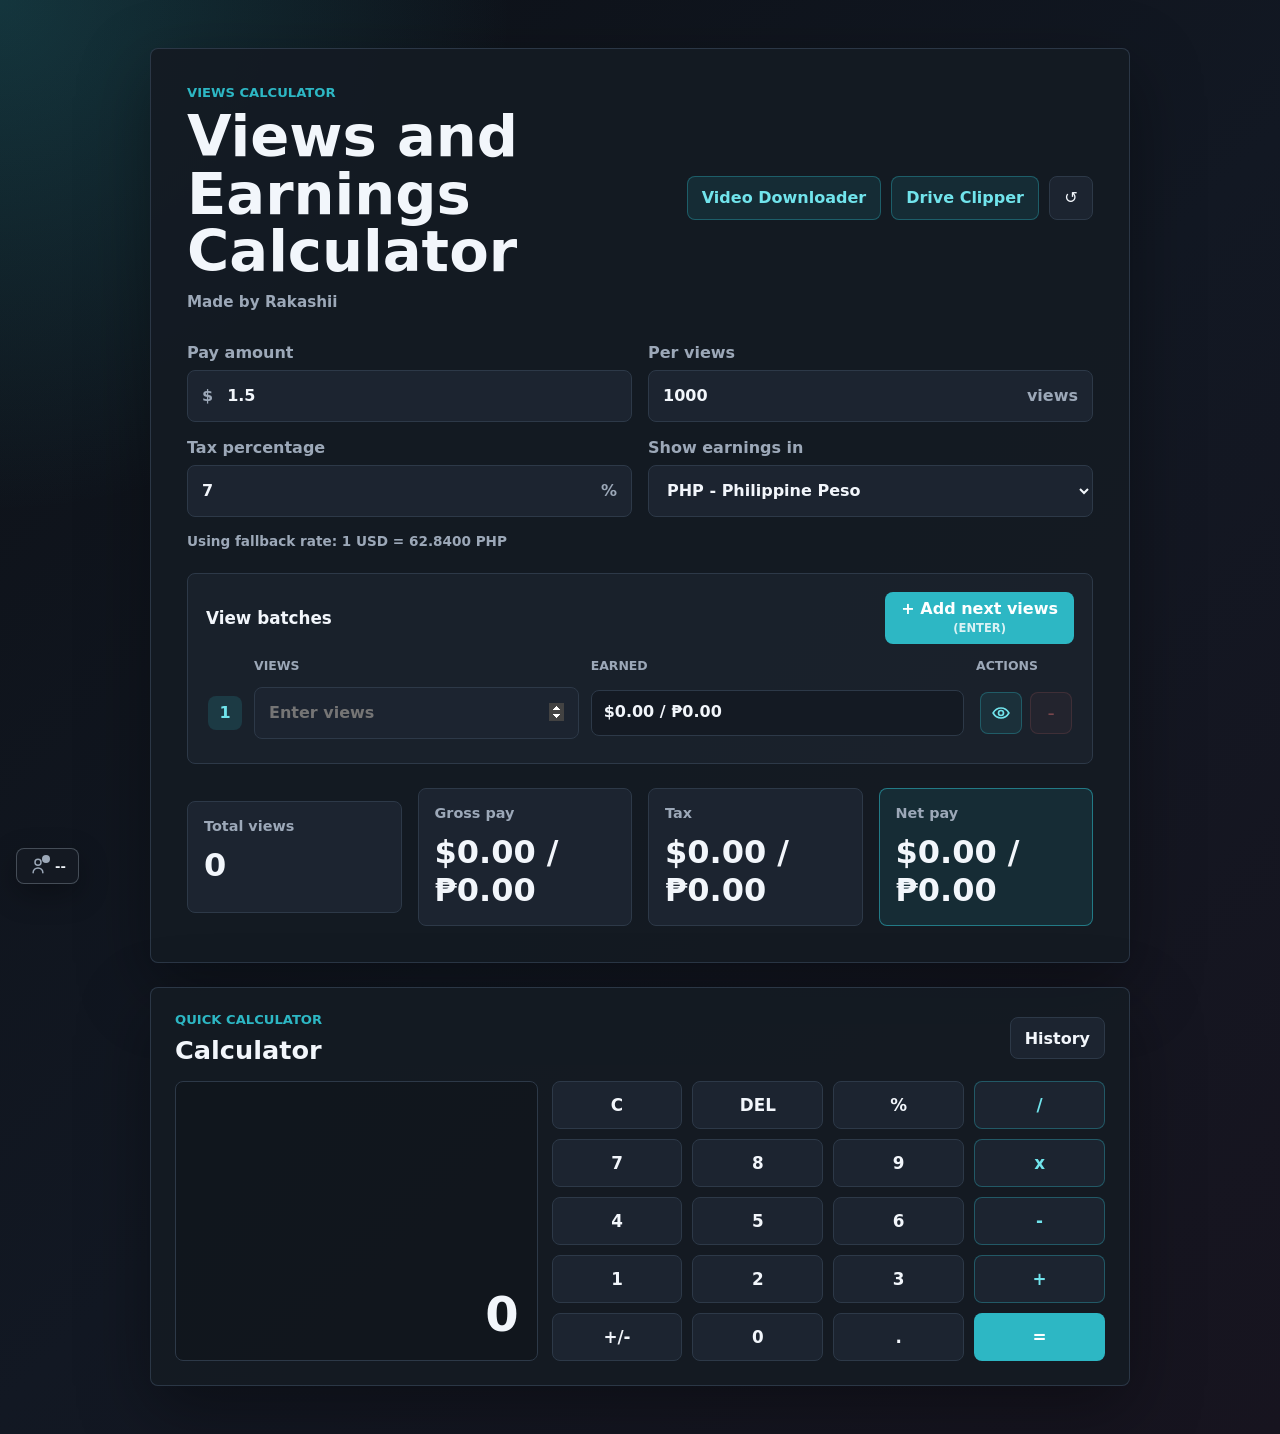
==== index.html @ 28c4d5ef "Add files via upload" ====
<!doctype html>
<html lang="en">
  <head>
    <meta charset="UTF-8" />
    <meta name="viewport" content="width=device-width, initial-scale=1.0" />
    <title>Rakashii Tools</title>
    <link rel="stylesheet" href="styles.css" />
    <link rel="stylesheet" href="presence.css" />
  </head>
  <body>
    <main class="app-shell">
      <section class="calculator" aria-labelledby="page-title">
        <div class="header">
          <div>
            <p class="eyebrow">Views calculator</p>
            <h1 id="page-title">Views and Earnings Calculator</h1>
            <p class="credit">Made by Rakashii</p>
          </div>
          <div class="header-actions">
            <a class="nav-button" id="downloaderLink" href="/downloader.html">Video Downloader</a>
            <a class="nav-button" href="/google-drive-clipper.html">Drive Clipper</a>
            <button class="icon-button" id="resetButton" type="button" aria-label="Reset calculator" title="Reset calculator">
              &#8634;
            </button>
          </div>
        </div>

        <div class="rate-grid">
          <label class="field">
            <span>Pay amount</span>
            <div class="money-input">
              <span>$</span>
              <input id="payPerView" type="number" min="0" step="0.01" value="1.5" inputmode="decimal" />
            </div>
          </label>

          <label class="field">
            <span>Per views</span>
            <div class="views-input">
              <input id="perViews" type="number" min="1" step="1" value="1000" inputmode="numeric" />
              <span>views</span>
            </div>
          </label>

          <label class="field">
            <span>Tax percentage</span>
            <div class="percent-input">
              <input id="taxRate" type="number" min="0" step="0.01" value="7" inputmode="decimal" />
              <span>%</span>
            </div>
          </label>

          <label class="field">
            <span>Show earnings in</span>
            <select id="currencySelect">
              <option value="PHP" selected>PHP - Philippine Peso</option>
              <option value="USD">USD - US Dollar</option>
              <option value="EUR">EUR - Euro</option>
              <option value="GBP">GBP - British Pound</option>
              <option value="JPY">JPY - Japanese Yen</option>
              <option value="CAD">CAD - Canadian Dollar</option>
              <option value="AUD">AUD - Australian Dollar</option>
              <option value="SGD">SGD - Singapore Dollar</option>
              <option value="KRW">KRW - South Korean Won</option>
              <option value="INR">INR - Indian Rupee</option>
            </select>
          </label>
        </div>

        <p class="rate-status" id="rateStatus">Loading exchange rate...</p>

        <section class="views-panel" aria-labelledby="views-title">
          <div class="panel-header">
            <h2 id="views-title">View batches</h2>
            <button id="addViewButton" type="button">
              <span>+ Add next views</span>
              <small>(ENTER)</small>
            </button>
          </div>

          <div class="batch-heading" aria-hidden="true">
            <span></span>
            <span>Views</span>
            <span>Earned</span>
            <span>Actions</span>
          </div>
          <div class="view-list" id="viewList"></div>
        </section>

        <section class="totals" aria-label="Calculator totals">
          <div>
            <span>Total views</span>
            <strong id="totalViews">0</strong>
          </div>
          <div>
            <span>Gross pay</span>
            <strong id="grossPay">$0.00</strong>
          </div>
          <div>
            <span>Tax</span>
            <strong id="taxAmount">$0.00</strong>
          </div>
          <div class="net-total">
            <span>Net pay</span>
            <strong id="netPay">$0.00</strong>
          </div>
        </section>
      </section>

      <section class="simple-calculator" aria-labelledby="simple-calculator-title">
        <div class="simple-calculator-header">
          <div>
            <p class="eyebrow">Quick calculator</p>
            <h2 id="simple-calculator-title">Calculator</h2>
          </div>
          <button class="calc-history-toggle" id="calcHistoryToggle" type="button" aria-expanded="false" aria-controls="calcHistoryPanel">
            History
          </button>
        </div>

        <div class="calc-history-panel" id="calcHistoryPanel" hidden>
          <div class="calc-history-panel-header">
            <h3>Calculation history</h3>
            <button class="calc-history-clear" id="clearCalcHistory" type="button">Clear</button>
          </div>
          <div class="calc-history-list" id="calcHistoryList" aria-live="polite">
            <p class="calc-history-empty">No calculations yet.</p>
          </div>
        </div>

        <div class="calc-body">
          <div class="calc-display-wrap">
            <output class="calc-history" id="calcHistory" aria-live="polite"></output>
            <input id="calcDisplay" class="calc-display" type="text" value="0" inputmode="decimal" aria-label="Calculator display" />
          </div>

          <div class="calc-keypad" aria-label="Calculator buttons">
            <button type="button" data-calc="clear">C</button>
            <button type="button" data-calc="backspace">DEL</button>
            <button type="button" data-calc="percent">%</button>
            <button class="calc-operator" type="button" data-calc-operator="/">/</button>
            <button type="button" data-calc-number="7">7</button>
            <button type="button" data-calc-number="8">8</button>
            <button type="button" data-calc-number="9">9</button>
            <button class="calc-operator" type="button" data-calc-operator="*">x</button>
            <button type="button" data-calc-number="4">4</button>
            <button type="button" data-calc-number="5">5</button>
            <button type="button" data-calc-number="6">6</button>
            <button class="calc-operator" type="button" data-calc-operator="-">-</button>
            <button type="button" data-calc-number="1">1</button>
            <button type="button" data-calc-number="2">2</button>
            <button type="button" data-calc-number="3">3</button>
            <button class="calc-operator" type="button" data-calc-operator="+">+</button>
            <button type="button" data-calc="sign">+/-</button>
            <button type="button" data-calc-number="0">0</button>
            <button type="button" data-calc="decimal">.</button>
            <button class="calc-equals" type="button" data-calc="equals">=</button>
          </div>
        </div>
      </section>
    </main>

    <script src="script.js"></script>
    <script src="presence.js"></script>
    <script>
      const downloaderLink = document.querySelector("#downloaderLink");
      if (window.location.protocol === "file:") {
        downloaderLink.href = "http://127.0.0.1:4173/downloader";
      }
    </script>
  </body>
</html>
---- styles.css ----
:root {
  color-scheme: dark;
  --bg: #0d1117;
  --panel: #151b23;
  --panel-soft: #1c2430;
  --ink: #f2f6fb;
  --muted: #9ca8b8;
  --line: #2d3948;
  --accent: #2db7c4;
  --accent-dark: #1e8d98;
  --danger: #ff7b7b;
  --shadow: 0 24px 70px rgba(0, 0, 0, 0.36);
}

* {
  box-sizing: border-box;
}

body {
  margin: 0;
  min-height: 100vh;
  font-family:
    Inter, ui-sans-serif, system-ui, -apple-system, BlinkMacSystemFont, "Segoe UI",
    sans-serif;
  background:
    radial-gradient(circle at top left, rgba(45, 183, 196, 0.22), transparent 32rem),
    linear-gradient(135deg, #0d1117 0%, #121823 52%, #17141f 100%);
  color: var(--ink);
}

button,
input,
select {
  font: inherit;
}

.app-shell {
  width: min(980px, calc(100% - 32px));
  margin: 0 auto;
  padding: 48px 0;
}

.calculator {
  background: rgba(21, 27, 35, 0.95);
  border: 1px solid rgba(45, 57, 72, 0.95);
  border-radius: 8px;
  box-shadow: var(--shadow);
  padding: clamp(20px, 4vw, 36px);
}

.simple-calculator {
  width: 100%;
  margin: 24px auto 0;
  border: 1px solid rgba(45, 57, 72, 0.95);
  border-radius: 8px;
  background: rgba(21, 27, 35, 0.95);
  box-shadow: var(--shadow);
  padding: clamp(18px, 3vw, 24px);
}

.header,
.panel-header,
.view-row,
.totals {
  display: flex;
  align-items: center;
  gap: 16px;
}

.header,
.panel-header {
  justify-content: space-between;
}

.header-actions {
  display: flex;
  align-items: center;
  gap: 10px;
}

.nav-button {
  display: inline-flex;
  align-items: center;
  justify-content: center;
  min-height: 44px;
  border: 1px solid rgba(45, 183, 196, 0.36);
  border-radius: 8px;
  padding: 0 14px;
  background: rgba(45, 183, 196, 0.12);
  color: #71e4ec;
  font-weight: 850;
  text-decoration: none;
  white-space: nowrap;
}

.nav-button:hover,
.nav-button:focus-visible {
  border-color: rgba(45, 183, 196, 0.58);
  background: rgba(45, 183, 196, 0.18);
}

.eyebrow {
  margin: 0 0 8px;
  color: var(--accent);
  font-size: 0.82rem;
  font-weight: 800;
  letter-spacing: 0;
  text-transform: uppercase;
}

.credit {
  margin: 12px 0 0;
  color: var(--muted);
  font-size: 0.95rem;
  font-weight: 800;
}

h1,
h2 {
  margin: 0;
  letter-spacing: 0;
}

h1 {
  font-size: clamp(2rem, 5vw, 3.6rem);
  line-height: 1;
}

h2 {
  font-size: 1.05rem;
}

.simple-calculator h2 {
  font-size: 1.6rem;
}

.simple-calculator-header {
  display: flex;
  align-items: center;
  justify-content: space-between;
  gap: 16px;
  flex-wrap: wrap;
  margin-bottom: 16px;
}

.calc-history-toggle,
.calc-history-clear {
  border: 1px solid var(--line);
  border-radius: 8px;
  background: var(--panel-soft);
  color: var(--ink);
  font: inherit;
  font-weight: 800;
  cursor: pointer;
}

.calc-history-toggle {
  min-height: 42px;
  padding: 0 14px;
}

.calc-history-toggle:hover,
.calc-history-toggle:focus-visible,
.calc-history-clear:hover,
.calc-history-clear:focus-visible {
  border-color: rgba(45, 183, 196, 0.58);
  background: rgba(45, 183, 196, 0.12);
}

.calc-history-panel {
  margin: 0 0 14px;
  border: 1px solid var(--line);
  border-radius: 8px;
  background: rgba(13, 17, 23, 0.42);
  overflow: hidden;
}

.calc-history-panel-header,
.calc-history-entry {
  display: flex;
  align-items: center;
  justify-content: space-between;
  gap: 14px;
  flex-wrap: wrap;
}

.calc-history-panel-header {
  padding: 12px 14px;
  border-bottom: 1px solid var(--line);
}

.calc-history-panel-header h3 {
  margin: 0;
  color: var(--ink);
  font-size: 0.95rem;
}

.calc-history-clear {
  padding: 6px 10px;
  color: var(--muted);
  font-size: 0.8rem;
}

.calc-history-list {
  max-height: 220px;
  overflow-y: auto;
}

.calc-history-entry {
  justify-content: flex-start;
  gap: 0 6px;
  padding: 11px 14px;
  border-bottom: 1px solid rgba(45, 57, 72, 0.7);
}

.calc-history-entry:last-child {
  border-bottom: 0;
}

.calc-history-expression {
  color: var(--muted);
  overflow-wrap: anywhere;
}

.calc-history-result {
  color: var(--accent);
  white-space: nowrap;
}

.calc-history-empty {
  margin: 0;
  padding: 14px;
  color: var(--muted);
  font-size: 0.9rem;
}

.calc-body {
  display: grid;
  grid-template-columns: minmax(250px, 0.95fr) minmax(360px, 1.45fr);
  gap: 14px;
  align-items: stretch;
}

.calc-display-wrap {
  display: grid;
  align-content: end;
  gap: 6px;
  min-height: 100%;
  border: 1px solid var(--line);
  border-radius: 8px;
  padding: 18px;
  background: rgba(13, 17, 23, 0.42);
}

.calc-history {
  min-height: 20px;
  color: var(--muted);
  font-size: 0.9rem;
  font-weight: 750;
  text-align: right;
  overflow-wrap: anywhere;
}

.calc-display {
  width: 100%;
  border: 0;
  padding: 0;
  background: transparent;
  color: var(--ink);
  font-size: clamp(2rem, 8vw, 3rem);
  font-weight: 850;
  line-height: 1;
  text-align: right;
}

.calc-keypad {
  display: grid;
  grid-template-columns: repeat(4, minmax(0, 1fr));
  gap: 10px;
}

.calc-keypad button {
  min-height: 48px;
  border: 1px solid var(--line);
  border-radius: 8px;
  background: var(--panel-soft);
  color: var(--ink);
  cursor: pointer;
  font-size: 1.05rem;
  font-weight: 850;
}

.calc-keypad button:hover,
.calc-keypad button:focus-visible {
  border-color: rgba(45, 183, 196, 0.58);
  background: rgba(45, 183, 196, 0.12);
}

.calc-keypad .calc-operator {
  border-color: rgba(45, 183, 196, 0.36);
  color: #71e4ec;
}

.calc-keypad .calc-equals {
  border-color: rgba(45, 183, 196, 0.58);
  background: var(--accent);
  color: #fff;
}

.icon-button {
  width: 44px;
  height: 44px;
  border-radius: 8px;
  border: 1px solid var(--line);
  background: var(--panel-soft);
  color: var(--ink);
  cursor: pointer;
}

.rate-grid {
  display: grid;
  grid-template-columns: repeat(2, minmax(0, 1fr));
  gap: 16px;
  margin: 32px 0 24px;
}

.field {
  display: grid;
  gap: 8px;
  color: var(--muted);
  font-weight: 700;
}

.money-input,
.percent-input,
.views-input,
.view-input {
  display: flex;
  align-items: center;
  min-height: 52px;
  border: 1px solid var(--line);
  border-radius: 8px;
  background: var(--panel-soft);
  color: var(--muted);
  overflow: hidden;
}

.money-input span,
.percent-input span,
.views-input span {
  padding: 0 14px;
  font-weight: 800;
}

input {
  width: 100%;
  min-width: 0;
  border: 0;
  outline: 0;
  padding: 14px;
  background: transparent;
  caret-color: var(--accent);
  color: var(--ink);
  font-weight: 750;
}

select {
  width: 100%;
  min-height: 52px;
  border: 1px solid var(--line);
  border-radius: 8px;
  outline: 0;
  padding: 0 14px;
  background: var(--panel-soft);
  color: var(--ink);
  font-weight: 750;
}

.money-input input {
  padding-left: 0;
}

.percent-input input {
  text-align: left;
  padding-right: 14px;
}

.views-input input {
  text-align: left;
  padding-right: 14px;
}

.rate-status {
  margin: -8px 0 24px;
  color: var(--muted);
  font-size: 0.85rem;
  font-weight: 750;
}

.views-panel {
  border: 1px solid var(--line);
  border-radius: 8px;
  padding: 18px;
  background: rgba(28, 36, 48, 0.72);
}

.panel-header {
  margin-bottom: 14px;
}

#addViewButton {
  display: grid;
  justify-items: center;
  gap: 2px;
  min-height: 52px;
  border: 0;
  border-radius: 8px;
  padding: 7px 16px;
  background: var(--accent);
  color: #fff;
  font-weight: 800;
  cursor: pointer;
}

#addViewButton small {
  font-size: 0.72rem;
  font-weight: 900;
  line-height: 1;
  opacity: 0.82;
}

#addViewButton:hover,
#addViewButton:focus-visible {
  background: var(--accent-dark);
}

.view-list {
  display: grid;
  gap: 8px;
}

.batch-heading {
  display: grid;
  grid-template-columns: 34px minmax(150px, 1fr) minmax(190px, 1.15fr) 96px;
  gap: 12px;
  margin: 0 0 8px;
  padding: 0 2px;
  color: var(--muted);
  font-size: 0.78rem;
  font-weight: 850;
  text-transform: uppercase;
}

.view-row {
  display: grid;
  grid-template-columns: 34px minmax(150px, 1fr) minmax(190px, 1.15fr) 96px;
  gap: 12px;
  padding: 6px 2px;
}

.view-number {
  display: grid;
  place-items: center;
  width: 34px;
  height: 34px;
  border-radius: 8px;
  background: rgba(45, 183, 196, 0.16);
  color: #71e4ec;
  font-weight: 900;
}

.remove-button {
  width: 42px;
  height: 42px;
  border: 1px solid rgba(255, 123, 123, 0.32);
  border-radius: 8px;
  background: rgba(255, 123, 123, 0.1);
  color: var(--danger);
  font-size: 1.25rem;
  cursor: pointer;
}

.row-actions {
  display: flex;
  justify-content: flex-end;
  gap: 8px;
}

.batch-earned {
  display: flex;
  align-items: center;
  min-height: 46px;
  border: 1px solid var(--line);
  border-radius: 8px;
  padding: 8px 12px;
  background: rgba(13, 17, 23, 0.38);
  color: var(--ink);
  font-weight: 850;
  line-height: 1.3;
  overflow-wrap: anywhere;
  white-space: normal;
}

.hide-button {
  display: grid;
  place-items: center;
  width: 42px;
  height: 42px;
  border: 1px solid rgba(45, 183, 196, 0.32);
  border-radius: 8px;
  background: rgba(45, 183, 196, 0.1);
  color: #71e4ec;
  cursor: pointer;
}

.hide-button svg {
  width: 20px;
  height: 20px;
  fill: none;
  stroke: currentColor;
  stroke-linecap: round;
  stroke-linejoin: round;
  stroke-width: 2;
}

.view-row.is-excluded {
  opacity: 0.48;
}

.view-row.is-excluded .view-input {
  text-decoration: line-through;
}

.view-row.is-excluded .hide-button {
  border-color: var(--line);
  background: rgba(156, 168, 184, 0.1);
  color: var(--muted);
}

.remove-button:disabled {
  opacity: 0.42;
  cursor: not-allowed;
}

.totals {
  display: grid;
  grid-template-columns: repeat(4, minmax(0, 1fr));
  margin-top: 24px;
}

.totals div {
  min-height: 112px;
  border: 1px solid var(--line);
  border-radius: 8px;
  padding: 16px;
  background: var(--panel-soft);
}

.totals span {
  display: block;
  margin-bottom: 12px;
  color: var(--muted);
  font-size: 0.9rem;
  font-weight: 750;
}

.totals strong {
  display: block;
  overflow-wrap: anywhere;
  font-size: clamp(1.35rem, 3vw, 2rem);
}

.net-total {
  border-color: rgba(45, 183, 196, 0.56) !important;
  background: rgba(45, 183, 196, 0.12) !important;
}

@media (max-width: 720px) {
  .app-shell {
    width: min(100% - 20px, 980px);
    padding: 20px 0;
  }

  .header {
    align-items: flex-start;
    flex-direction: column;
  }

  .header-actions {
    width: 100%;
  }

  .nav-button {
    flex: 1;
  }

  .rate-grid,
  .totals {
    grid-template-columns: 1fr;
  }

  .calc-body {
    grid-template-columns: 1fr;
  }

  .calc-display-wrap {
    min-height: 96px;
    padding: 14px;
  }

  .calc-keypad {
    margin-top: 0;
  }

  .calc-keypad button {
    min-height: 54px;
  }

  .panel-header {
    align-items: stretch;
    flex-direction: column;
  }

  #addViewButton {
    width: 100%;
  }

  .batch-heading {
    display: none;
  }

  .view-row {
    align-items: stretch;
    gap: 8px;
    grid-template-columns: 34px 1fr auto;
    padding: 12px;
    border: 1px solid var(--line);
    border-radius: 8px;
    background: rgba(13, 17, 23, 0.2);
  }

  .view-input {
    grid-column: 2 / -1;
  }

  .batch-earned {
    grid-column: 2 / -1;
  }

  .row-actions {
    grid-column: 2 / -1;
    justify-content: flex-end;
  }
}
---- presence.css ----
.presence-badge {
  position: fixed;
  left: 16px;
  bottom: 16px;
  z-index: 1000;
  display: inline-flex;
  align-items: center;
  gap: 8px;
  min-height: 36px;
  padding: 0 12px;
  border: 1px solid rgba(45, 183, 196, 0.36);
  border-radius: 8px;
  background: rgba(21, 27, 35, 0.96);
  box-shadow: 0 10px 30px rgba(0, 0, 0, 0.3);
  color: var(--muted, #9ca8b8);
  font-size: 0.82rem;
  font-weight: 750;
  pointer-events: none;
  backdrop-filter: blur(10px);
}

.presence-mark {
  position: relative;
  display: inline-flex;
  width: 18px;
  height: 18px;
  color: var(--accent, #2db7c4);
}

.presence-user-icon {
  width: 18px;
  height: 18px;
}

.presence-count {
  color: var(--ink, #f2f6fb);
}

.presence-dot {
  position: absolute;
  top: -2px;
  right: -3px;
  width: 8px;
  height: 8px;
  border-radius: 50%;
  background: #53d18f;
  box-shadow: 0 0 0 3px rgba(83, 209, 143, 0.14);
}

.presence-badge[data-status="offline"] {
  border-color: rgba(156, 168, 184, 0.36);
}

.presence-badge[data-status="offline"] .presence-dot {
  background: var(--muted, #9ca8b8);
  box-shadow: none;
}

.presence-badge[data-status="offline"] .presence-mark {
  color: var(--muted, #9ca8b8);
}

@media (max-width: 640px) {
  .presence-badge {
    left: 12px;
    bottom: 12px;
  }
}
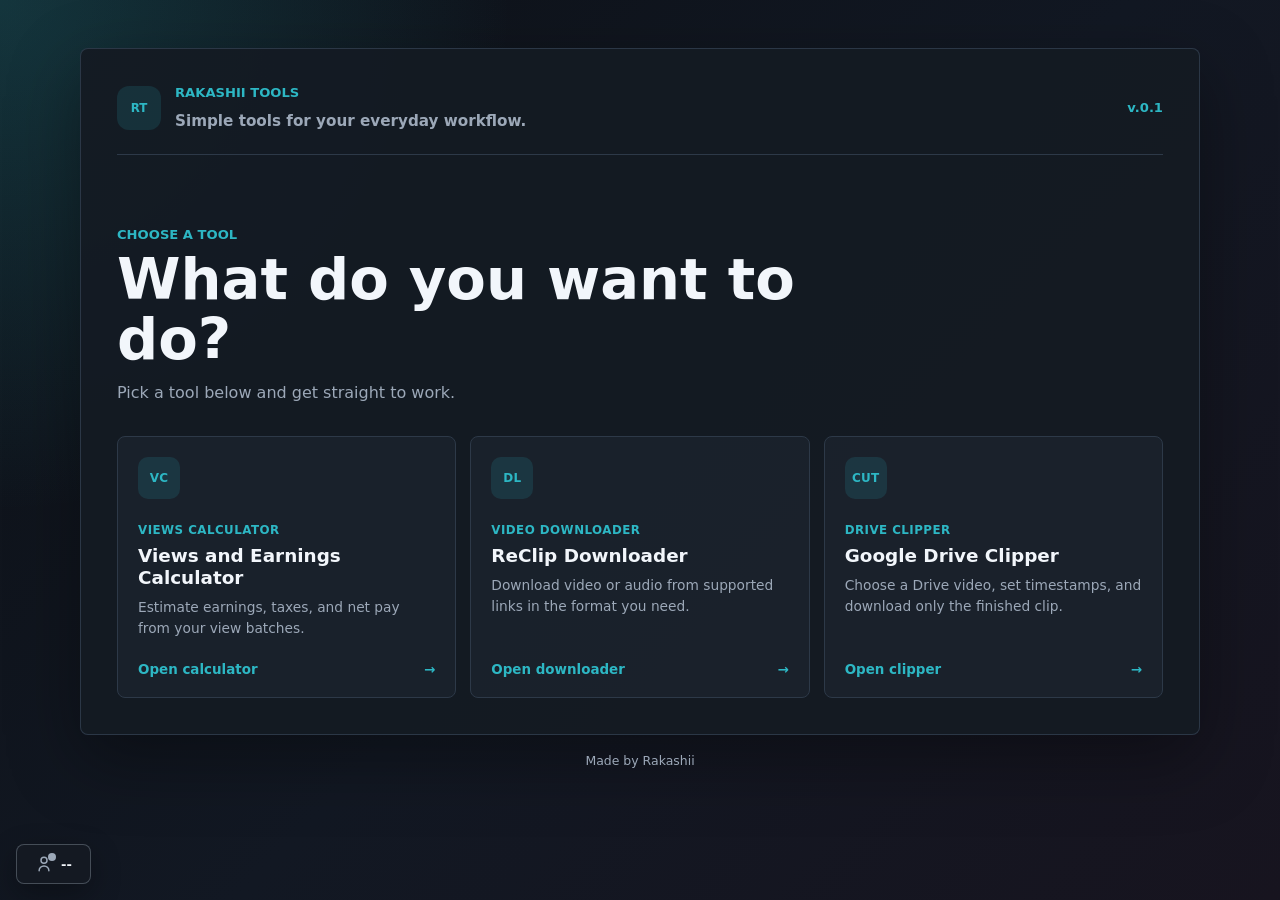
==== commit 532f1fd7: "Add files via upload" ====
--- a/index.html
+++ b/index.html
@@ -7,166 +7,62 @@
     <link rel="stylesheet" href="styles.css" />
     <link rel="stylesheet" href="presence.css" />
   </head>
-  <body>
-    <main class="app-shell">
-      <section class="calculator" aria-labelledby="page-title">
-        <div class="header">
-          <div>
-            <p class="eyebrow">Views calculator</p>
-            <h1 id="page-title">Views and Earnings Calculator</h1>
-            <p class="credit">Made by Rakashii</p>
+  <body data-presence-tool="home">
+    <main class="app-shell home-shell">
+      <section class="calculator home-hero" aria-labelledby="page-title">
+        <header class="header home-header">
+          <div class="brand-lockup">
+            <div class="brand-mark" aria-hidden="true">RT</div>
+            <div>
+              <p class="eyebrow">Rakashii Tools</p>
+              <p class="credit">Simple tools for your everyday workflow.</p>
+            </div>
           </div>
-          <div class="header-actions">
-            <a class="nav-button" id="downloaderLink" href="/downloader.html">Video Downloader</a>
-            <a class="nav-button" href="/google-drive-clipper.html">Drive Clipper</a>
-            <button class="icon-button" id="resetButton" type="button" aria-label="Reset calculator" title="Reset calculator">
-              &#8634;
-            </button>
-          </div>
+          <span class="home-version">v.0.1</span>
+        </header>
+
+        <div class="home-heading">
+          <p class="eyebrow">Choose a tool</p>
+          <h1 id="page-title">What do you want to do?</h1>
+          <p class="home-description">Pick a tool below and get straight to work.</p>
         </div>
 
-        <div class="rate-grid">
-          <label class="field">
-            <span>Pay amount</span>
-            <div class="money-input">
-              <span>$</span>
-              <input id="payPerView" type="number" min="0" step="0.01" value="1.5" inputmode="decimal" />
-            </div>
-          </label>
+        <nav class="tool-grid" aria-label="Rakashii tools">
+          <a class="tool-card" href="/views-calculator.html">
+            <span class="tool-card-icon" aria-hidden="true">VC</span>
+            <span class="tool-card-content">
+              <span class="tool-card-label">Views calculator</span>
+              <strong class="tool-card-title">Views and Earnings Calculator</strong>
+              <span class="tool-card-description">Estimate earnings, taxes, and net pay from your view batches.</span>
+            </span>
+            <span class="tool-card-action">Open calculator <span aria-hidden="true">&#8594;</span></span>
+          </a>
 
-          <label class="field">
-            <span>Per views</span>
-            <div class="views-input">
-              <input id="perViews" type="number" min="1" step="1" value="1000" inputmode="numeric" />
-              <span>views</span>
-            </div>
-          </label>
+          <a class="tool-card" href="/downloader.html">
+            <span class="tool-card-icon" aria-hidden="true">DL</span>
+            <span class="tool-card-content">
+              <span class="tool-card-label">Video downloader</span>
+              <strong class="tool-card-title">ReClip Downloader</strong>
+              <span class="tool-card-description">Download video or audio from supported links in the format you need.</span>
+            </span>
+            <span class="tool-card-action">Open downloader <span aria-hidden="true">&#8594;</span></span>
+          </a>
 
-          <label class="field">
-            <span>Tax percentage</span>
-            <div class="percent-input">
-              <input id="taxRate" type="number" min="0" step="0.01" value="7" inputmode="decimal" />
-              <span>%</span>
-            </div>
-          </label>
-
-          <label class="field">
-            <span>Show earnings in</span>
-            <select id="currencySelect">
-              <option value="PHP" selected>PHP - Philippine Peso</option>
-              <option value="USD">USD - US Dollar</option>
-              <option value="EUR">EUR - Euro</option>
-              <option value="GBP">GBP - British Pound</option>
-              <option value="JPY">JPY - Japanese Yen</option>
-              <option value="CAD">CAD - Canadian Dollar</option>
-              <option value="AUD">AUD - Australian Dollar</option>
-              <option value="SGD">SGD - Singapore Dollar</option>
-              <option value="KRW">KRW - South Korean Won</option>
-              <option value="INR">INR - Indian Rupee</option>
-            </select>
-          </label>
-        </div>
-
-        <p class="rate-status" id="rateStatus">Loading exchange rate...</p>
-
-        <section class="views-panel" aria-labelledby="views-title">
-          <div class="panel-header">
-            <h2 id="views-title">View batches</h2>
-            <button id="addViewButton" type="button">
-              <span>+ Add next views</span>
-              <small>(ENTER)</small>
-            </button>
-          </div>
-
-          <div class="batch-heading" aria-hidden="true">
-            <span></span>
-            <span>Views</span>
-            <span>Earned</span>
-            <span>Actions</span>
-          </div>
-          <div class="view-list" id="viewList"></div>
-        </section>
-
-        <section class="totals" aria-label="Calculator totals">
-          <div>
-            <span>Total views</span>
-            <strong id="totalViews">0</strong>
-          </div>
-          <div>
-            <span>Gross pay</span>
-            <strong id="grossPay">$0.00</strong>
-          </div>
-          <div>
-            <span>Tax</span>
-            <strong id="taxAmount">$0.00</strong>
-          </div>
-          <div class="net-total">
-            <span>Net pay</span>
-            <strong id="netPay">$0.00</strong>
-          </div>
-        </section>
+          <a class="tool-card" href="/google-drive-clipper.html">
+            <span class="tool-card-icon" aria-hidden="true">CUT</span>
+            <span class="tool-card-content">
+              <span class="tool-card-label">Drive clipper</span>
+              <strong class="tool-card-title">Google Drive Clipper</strong>
+              <span class="tool-card-description">Choose a Drive video, set timestamps, and download only the finished clip.</span>
+            </span>
+            <span class="tool-card-action">Open clipper <span aria-hidden="true">&#8594;</span></span>
+          </a>
+        </nav>
       </section>
 
-      <section class="simple-calculator" aria-labelledby="simple-calculator-title">
-        <div class="simple-calculator-header">
-          <div>
-            <p class="eyebrow">Quick calculator</p>
-            <h2 id="simple-calculator-title">Calculator</h2>
-          </div>
-          <button class="calc-history-toggle" id="calcHistoryToggle" type="button" aria-expanded="false" aria-controls="calcHistoryPanel">
-            History
-          </button>
-        </div>
-
-        <div class="calc-history-panel" id="calcHistoryPanel" hidden>
-          <div class="calc-history-panel-header">
-            <h3>Calculation history</h3>
-            <button class="calc-history-clear" id="clearCalcHistory" type="button">Clear</button>
-          </div>
-          <div class="calc-history-list" id="calcHistoryList" aria-live="polite">
-            <p class="calc-history-empty">No calculations yet.</p>
-          </div>
-        </div>
-
-        <div class="calc-body">
-          <div class="calc-display-wrap">
-            <output class="calc-history" id="calcHistory" aria-live="polite"></output>
-            <input id="calcDisplay" class="calc-display" type="text" value="0" inputmode="decimal" aria-label="Calculator display" />
-          </div>
-
-          <div class="calc-keypad" aria-label="Calculator buttons">
-            <button type="button" data-calc="clear">C</button>
-            <button type="button" data-calc="backspace">DEL</button>
-            <button type="button" data-calc="percent">%</button>
-            <button class="calc-operator" type="button" data-calc-operator="/">/</button>
-            <button type="button" data-calc-number="7">7</button>
-            <button type="button" data-calc-number="8">8</button>
-            <button type="button" data-calc-number="9">9</button>
-            <button class="calc-operator" type="button" data-calc-operator="*">x</button>
-            <button type="button" data-calc-number="4">4</button>
-            <button type="button" data-calc-number="5">5</button>
-            <button type="button" data-calc-number="6">6</button>
-            <button class="calc-operator" type="button" data-calc-operator="-">-</button>
-            <button type="button" data-calc-number="1">1</button>
-            <button type="button" data-calc-number="2">2</button>
-            <button type="button" data-calc-number="3">3</button>
-            <button class="calc-operator" type="button" data-calc-operator="+">+</button>
-            <button type="button" data-calc="sign">+/-</button>
-            <button type="button" data-calc-number="0">0</button>
-            <button type="button" data-calc="decimal">.</button>
-            <button class="calc-equals" type="button" data-calc="equals">=</button>
-          </div>
-        </div>
-      </section>
+      <p class="home-footer">Made by Rakashii</p>
     </main>
 
-    <script src="script.js"></script>
     <script src="presence.js"></script>
-    <script>
-      const downloaderLink = document.querySelector("#downloaderLink");
-      if (window.location.protocol === "file:") {
-        downloaderLink.href = "http://127.0.0.1:4173/downloader";
-      }
-    </script>
   </body>
 </html>
--- a/styles.css
+++ b/styles.css
@@ -40,6 +40,145 @@
   padding: 48px 0;
 }
 
+.home-shell {
+  width: min(1120px, calc(100% - 32px));
+}
+
+.home-hero {
+  padding: clamp(24px, 5vw, 48px);
+}
+
+.home-header {
+  padding-bottom: 24px;
+  border-bottom: 1px solid var(--line);
+}
+
+.brand-lockup {
+  display: flex;
+  align-items: center;
+  gap: 14px;
+}
+
+.brand-mark {
+  display: grid;
+  place-items: center;
+  width: 44px;
+  height: 44px;
+  border-radius: 12px;
+  background: rgba(45, 183, 196, 0.14);
+  color: var(--accent);
+  font-size: 0.74rem;
+  font-weight: 900;
+}
+
+.home-version {
+  color: var(--accent);
+  font-size: 0.82rem;
+  font-weight: 850;
+}
+
+.home-heading {
+  max-width: 680px;
+  margin-top: clamp(34px, 7vw, 72px);
+}
+
+.home-heading h1 {
+  margin: 0;
+  font-size: clamp(2rem, 5vw, 3.6rem);
+  line-height: 1.05;
+}
+
+.home-description {
+  margin-top: 12px;
+  color: var(--muted);
+  font-size: 1rem;
+}
+
+.tool-grid {
+  display: grid;
+  grid-template-columns: repeat(3, minmax(0, 1fr));
+  gap: 14px;
+  margin-top: 34px;
+}
+
+.tool-card {
+  display: flex;
+  min-width: 0;
+  min-height: 260px;
+  flex-direction: column;
+  padding: 20px;
+  border: 1px solid var(--line);
+  border-radius: 8px;
+  background: rgba(28, 36, 48, 0.72);
+  color: var(--ink);
+  text-decoration: none;
+  transition: border-color 160ms ease, background 160ms ease, transform 160ms ease;
+}
+
+.tool-card:hover,
+.tool-card:focus-visible {
+  border-color: rgba(45, 183, 196, 0.68);
+  background: rgba(28, 48, 58, 0.78);
+  outline: none;
+  transform: translateY(-2px);
+}
+
+.tool-card-icon {
+  display: grid;
+  place-items: center;
+  width: 42px;
+  height: 42px;
+  border-radius: 10px;
+  background: rgba(45, 183, 196, 0.14);
+  color: var(--accent);
+  font-size: 0.75rem;
+  font-weight: 900;
+  letter-spacing: 0.02em;
+}
+
+.tool-card-content {
+  display: grid;
+  gap: 8px;
+  margin-top: 24px;
+}
+
+.tool-card-label {
+  color: var(--accent);
+  font-size: 0.74rem;
+  font-weight: 850;
+  letter-spacing: 0.04em;
+  text-transform: uppercase;
+}
+
+.tool-card-title {
+  font-size: 1.15rem;
+  line-height: 1.2;
+}
+
+.tool-card-description {
+  color: var(--muted);
+  font-size: 0.86rem;
+  line-height: 1.5;
+}
+
+.tool-card-action {
+  display: flex;
+  justify-content: space-between;
+  gap: 12px;
+  margin-top: auto;
+  padding-top: 24px;
+  color: var(--accent);
+  font-size: 0.84rem;
+  font-weight: 850;
+}
+
+.home-footer {
+  margin: 18px 0 0;
+  color: var(--muted);
+  font-size: 0.78rem;
+  text-align: center;
+}
+
 .calculator {
   background: rgba(21, 27, 35, 0.95);
   border: 1px solid rgba(45, 57, 72, 0.95);
@@ -590,6 +729,14 @@
     width: 100%;
   }
 
+  .tool-grid {
+    grid-template-columns: 1fr;
+  }
+
+  .tool-card {
+    min-height: 220px;
+  }
+
   .nav-button {
     flex: 1;
   }
--- a/presence.css
+++ b/presence.css
@@ -3,20 +3,69 @@
   left: 16px;
   bottom: 16px;
   z-index: 1000;
+  border: 1px solid rgba(45, 183, 196, 0.36);
+  border-radius: 8px;
+  background: rgba(21, 27, 35, 0.96);
+  box-shadow: 0 10px 30px rgba(0, 0, 0, 0.3);
+  color: var(--muted, #9ca8b8);
+  font: inherit;
+  font-size: 0.82rem;
+  font-weight: 750;
+  cursor: pointer;
+  isolation: isolate;
+  backdrop-filter: blur(10px);
+}
+
+.presence-summary {
   display: inline-flex;
   align-items: center;
   gap: 8px;
   min-height: 36px;
   padding: 0 12px;
-  border: 1px solid rgba(45, 183, 196, 0.36);
+}
+
+.presence-badge:hover,
+.presence-badge:focus-visible,
+.presence-badge[aria-expanded="true"] {
+  border-color: rgba(45, 183, 196, 0.72);
+  outline: none;
+}
+
+.presence-tooltip {
+  position: absolute;
+  left: 0;
+  bottom: calc(100% + 8px);
+  display: grid;
+  min-width: 260px;
+  gap: 8px;
+  padding: 12px;
+  border: 1px solid rgba(45, 183, 196, 0.42);
   border-radius: 8px;
-  background: rgba(21, 27, 35, 0.96);
-  box-shadow: 0 10px 30px rgba(0, 0, 0, 0.3);
+  background: rgba(21, 27, 35, 0.98);
+  box-shadow: 0 12px 30px rgba(0, 0, 0, 0.34);
+  color: var(--ink, #f2f6fb);
+  font-size: 0.78rem;
+  font-weight: 700;
+  text-align: left;
+}
+
+.presence-tooltip[hidden] {
+  display: none;
+}
+
+.presence-tool-row {
+  display: flex;
+  justify-content: space-between;
+  gap: 24px;
+}
+
+.presence-tool-row strong {
+  color: var(--accent, #2db7c4);
+}
+
+.presence-empty {
   color: var(--muted, #9ca8b8);
-  font-size: 0.82rem;
-  font-weight: 750;
-  pointer-events: none;
-  backdrop-filter: blur(10px);
+  white-space: nowrap;
 }
 
 .presence-mark {
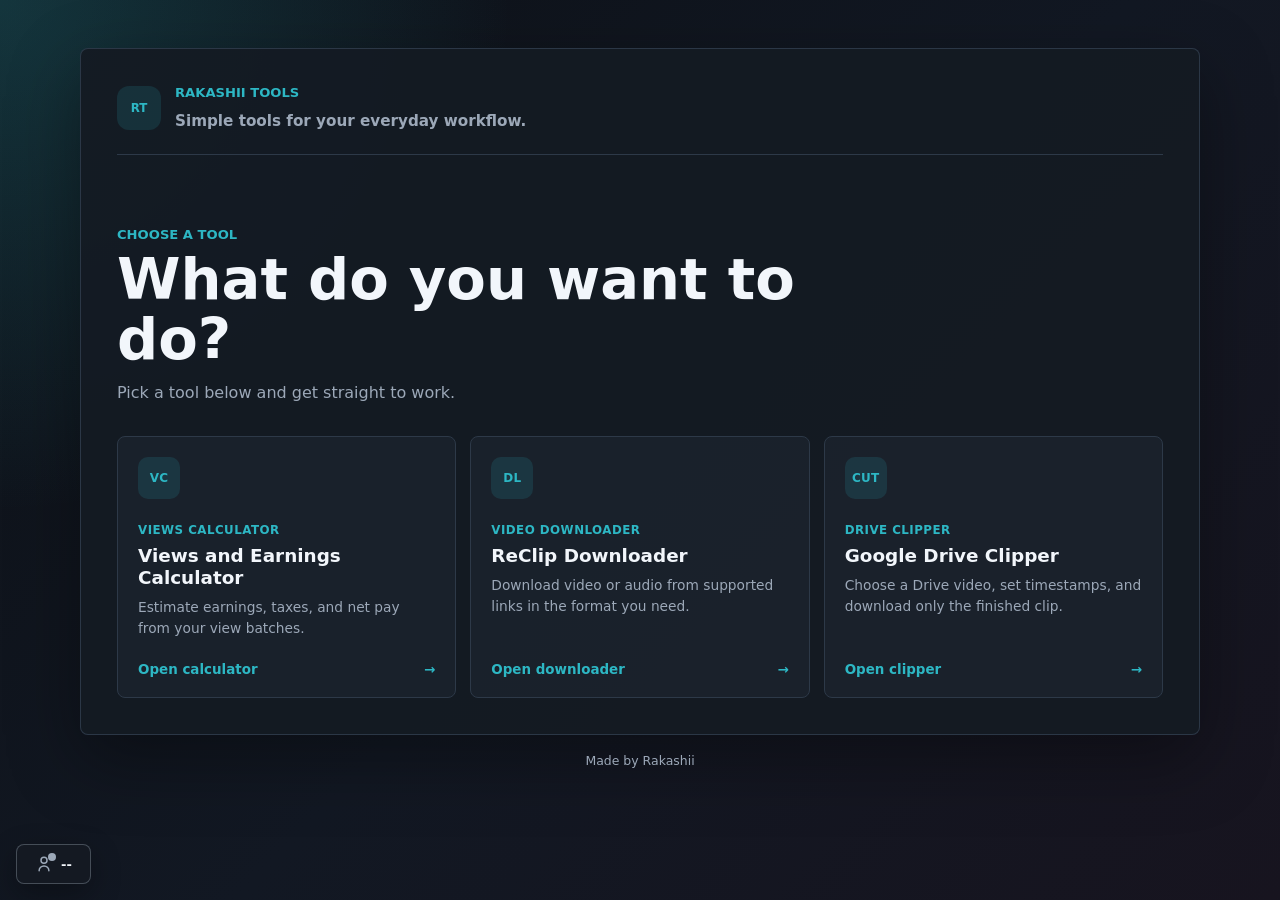
==== commit 0ded6a0c: "Add files via upload" ====
--- a/index.html
+++ b/index.html
@@ -18,7 +18,6 @@
               <p class="credit">Simple tools for your everyday workflow.</p>
             </div>
           </div>
-          <span class="home-version">v.0.1</span>
         </header>
 
         <div class="home-heading">
--- a/presence.css
+++ b/presence.css
@@ -109,9 +109,17 @@
   color: var(--muted, #9ca8b8);
 }
 
+.presence-badge.is-hidden-mobile {
+  opacity: 0;
+  pointer-events: none;
+  transform: translateY(8px);
+  visibility: hidden;
+}
+
 @media (max-width: 640px) {
   .presence-badge {
     left: 12px;
     bottom: 12px;
+    transition: opacity 160ms ease, transform 160ms ease, visibility 160ms ease;
   }
 }
